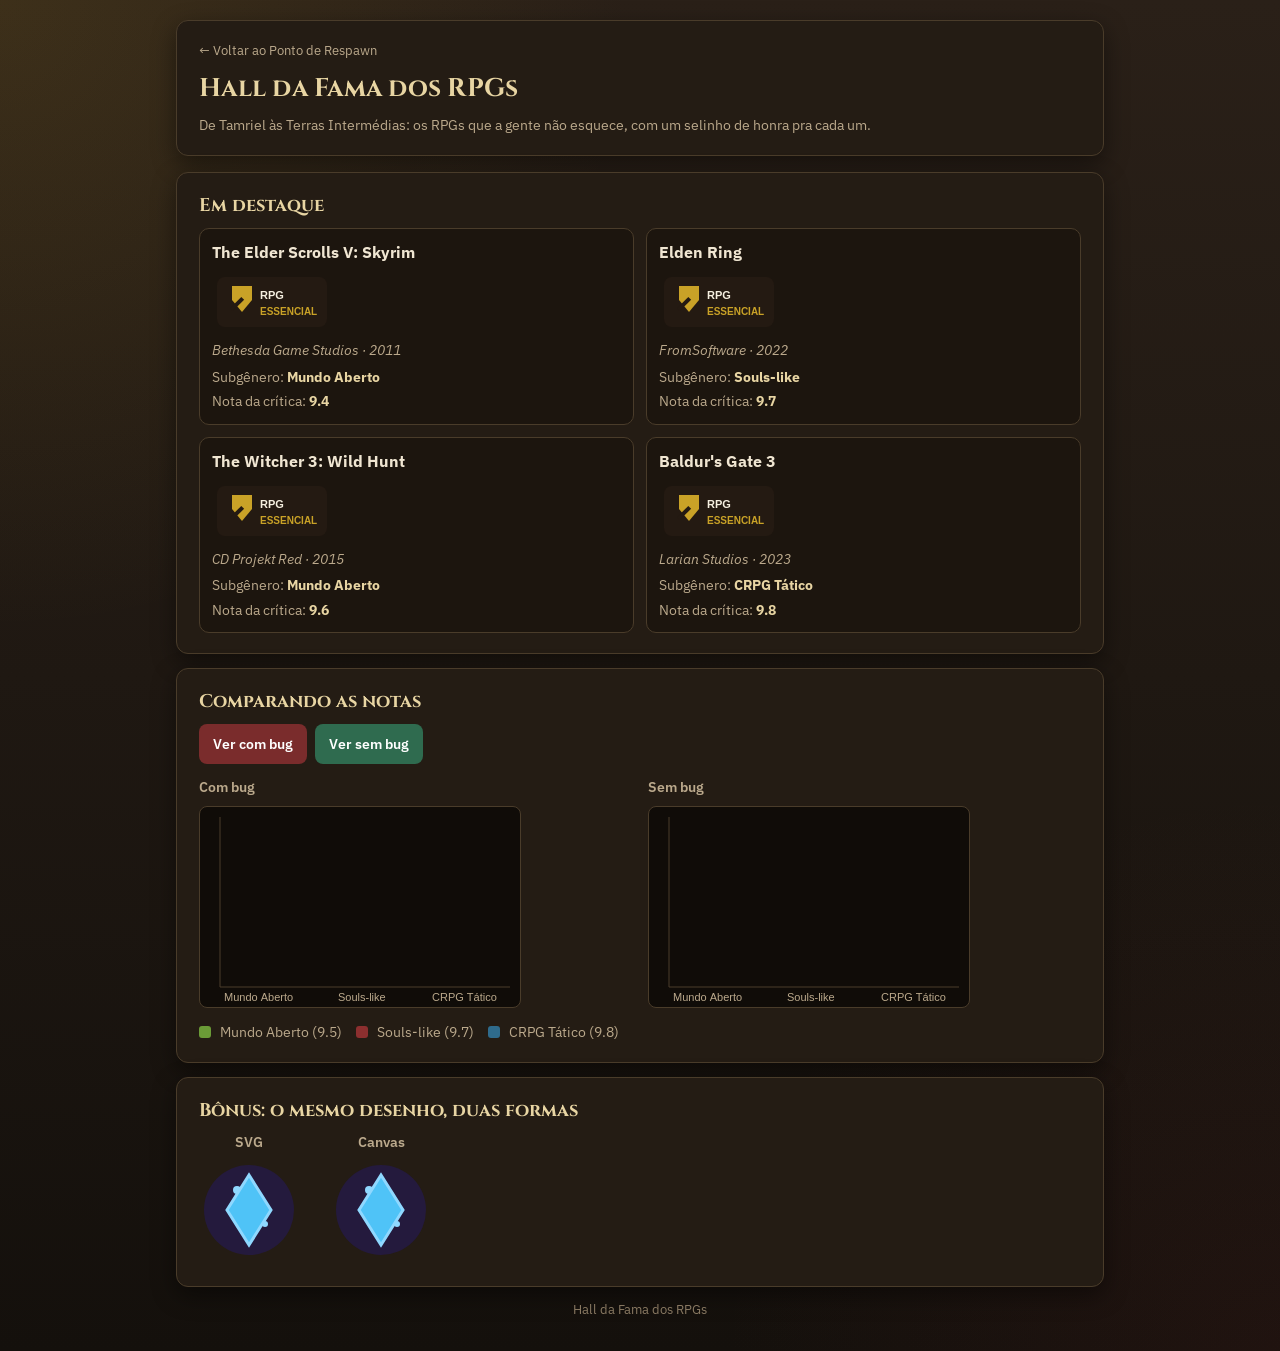
==== compendio/index.html @ 190bfcca "feat: integra o Hall da Fama dos RPGs como compendio do site Renomeia aula-05-atividade-extra/ para " ====
<!DOCTYPE html>
<html lang="pt-BR">
<head>
  <meta charset="UTF-8">
  <meta name="viewport" content="width=device-width, initial-scale=1.0">
  <title>Hall da Fama dos RPGs</title>
  <link rel="preconnect" href="https://fonts.googleapis.com">
  <link rel="preconnect" href="https://fonts.gstatic.com" crossorigin>
  <link href="https://fonts.googleapis.com/css2?family=Cinzel:wght@600;700&family=IBM+Plex+Sans:wght@400;500;600;700&family=IBM+Plex+Mono:wght@500&display=swap" rel="stylesheet">
  <link rel="stylesheet" href="style.css">
</head>
<body>
  <main class="page">
    <header class="intro">
      <p class="voltar"><a href="../index.html">&larr; Voltar ao Ponto de Respawn</a></p>
      <h1>Hall da Fama dos RPGs</h1>
      <p class="subtitulo">
        De Tamriel às Terras Intermédias: os RPGs que a gente não esquece,
        com um selinho de honra pra cada um.
      </p>
    </header>

    <!--
      Selo em SVG (retained mode): cada forma vira um elemento real no DOM,
      com viewBox pra escalar sem perder nitidez e <title> como nome
      acessível — o navegador guarda a cena, não só os pixels finais.
    -->
    <section class="secao" aria-labelledby="titulo-catalogo">
      <h2 id="titulo-catalogo">Em destaque</h2>

      <div class="grade-jogos">
        <article class="jogo">
          <div class="jogo-topo">
            <h3>The Elder Scrolls V: Skyrim</h3>
            <svg viewBox="0 0 120 60" width="120" height="60"
                 role="img" aria-labelledby="tituloSelo1">
              <title id="tituloSelo1">Selo: RPG Essencial</title>
              <rect x="5" y="5" width="110" height="50" rx="8" fill="#241a12" />
              <polygon points="30,14 40,14 40,28 30,40 20,28 20,14" fill="#C9A227" />
              <rect x="28" y="26" width="4" height="16" fill="#241a12" transform="rotate(45 30 27)" />
              <text x="48" y="27" font-size="11" fill="#F5EFE0" font-family="sans-serif" font-weight="700">RPG</text>
              <text x="48" y="43" font-size="10" fill="#C9A227" font-family="sans-serif" font-weight="700">ESSENCIAL</text>
            </svg>
          </div>
          <p class="meta">Bethesda Game Studios · 2011</p>
          <p>Subgênero: <strong>Mundo Aberto</strong></p>
          <p>Nota da crítica: <strong>9.4</strong></p>
        </article>

        <article class="jogo">
          <div class="jogo-topo">
            <h3>Elden Ring</h3>
            <svg viewBox="0 0 120 60" width="120" height="60"
                 role="img" aria-labelledby="tituloSelo2">
              <title id="tituloSelo2">Selo: RPG Essencial</title>
              <rect x="5" y="5" width="110" height="50" rx="8" fill="#241a12" />
              <polygon points="30,14 40,14 40,28 30,40 20,28 20,14" fill="#C9A227" />
              <rect x="28" y="26" width="4" height="16" fill="#241a12" transform="rotate(45 30 27)" />
              <text x="48" y="27" font-size="11" fill="#F5EFE0" font-family="sans-serif" font-weight="700">RPG</text>
              <text x="48" y="43" font-size="10" fill="#C9A227" font-family="sans-serif" font-weight="700">ESSENCIAL</text>
            </svg>
          </div>
          <p class="meta">FromSoftware · 2022</p>
          <p>Subgênero: <strong>Souls-like</strong></p>
          <p>Nota da crítica: <strong>9.7</strong></p>
        </article>

        <article class="jogo">
          <div class="jogo-topo">
            <h3>The Witcher 3: Wild Hunt</h3>
            <svg viewBox="0 0 120 60" width="120" height="60"
                 role="img" aria-labelledby="tituloSelo3">
              <title id="tituloSelo3">Selo: RPG Essencial</title>
              <rect x="5" y="5" width="110" height="50" rx="8" fill="#241a12" />
              <polygon points="30,14 40,14 40,28 30,40 20,28 20,14" fill="#C9A227" />
              <rect x="28" y="26" width="4" height="16" fill="#241a12" transform="rotate(45 30 27)" />
              <text x="48" y="27" font-size="11" fill="#F5EFE0" font-family="sans-serif" font-weight="700">RPG</text>
              <text x="48" y="43" font-size="10" fill="#C9A227" font-family="sans-serif" font-weight="700">ESSENCIAL</text>
            </svg>
          </div>
          <p class="meta">CD Projekt Red · 2015</p>
          <p>Subgênero: <strong>Mundo Aberto</strong></p>
          <p>Nota da crítica: <strong>9.6</strong></p>
        </article>

        <article class="jogo">
          <div class="jogo-topo">
            <h3>Baldur's Gate 3</h3>
            <svg viewBox="0 0 120 60" width="120" height="60"
                 role="img" aria-labelledby="tituloSelo4">
              <title id="tituloSelo4">Selo: RPG Essencial</title>
              <rect x="5" y="5" width="110" height="50" rx="8" fill="#241a12" />
              <polygon points="30,14 40,14 40,28 30,40 20,28 20,14" fill="#C9A227" />
              <rect x="28" y="26" width="4" height="16" fill="#241a12" transform="rotate(45 30 27)" />
              <text x="48" y="27" font-size="11" fill="#F5EFE0" font-family="sans-serif" font-weight="700">RPG</text>
              <text x="48" y="43" font-size="10" fill="#C9A227" font-family="sans-serif" font-weight="700">ESSENCIAL</text>
            </svg>
          </div>
          <p class="meta">Larian Studios · 2023</p>
          <p>Subgênero: <strong>CRPG Tático</strong></p>
          <p>Nota da crítica: <strong>9.8</strong></p>
        </article>
      </div>
    </section>

    <!--
      Gráfico em Canvas (immediate mode): cada frame é redesenhado do zero.
      O botão da esquerda reproduz de propósito o erro clássico — animar sem
      clearRect antes, acumulando frames — e o da direita mostra a versão
      corrigida, limpando o canvas a cada frame antes de redesenhar.
    -->
    <section class="secao" aria-labelledby="titulo-grafico">
      <h2 id="titulo-grafico">Comparando as notas</h2>

      <div class="controles">
        <button type="button" id="btn-errado" class="btn btn-errado">
          Ver com bug
        </button>
        <button type="button" id="btn-corrigido" class="btn btn-corrigido">
          Ver sem bug
        </button>
      </div>

      <div class="graficos">
        <figure>
          <figcaption>Com bug</figcaption>
          <canvas id="grafico-errado" width="320" height="200"
                  role="img"
                  aria-label="Demonstração do erro: gráfico com rastro por falta de clearRect">
            <p>Demonstração do erro: animação sem limpar o canvas a cada frame.</p>
          </canvas>
        </figure>

        <figure>
          <figcaption>Sem bug</figcaption>
          <canvas id="grafico-notas-rpg" width="320" height="200"
                  role="img"
                  aria-label="Gráfico de nota média por subgênero de RPG: Mundo Aberto, Souls-like, CRPG Tático">
            <p>Nota média: Mundo Aberto 9.5, Souls-like 9.7, CRPG Tático 9.8.</p>
          </canvas>
        </figure>
      </div>

      <ul class="legenda">
        <li><span class="cor mundo-aberto"></span> Mundo Aberto (9.5)</li>
        <li><span class="cor souls"></span> Souls-like (9.7)</li>
        <li><span class="cor crpg"></span> CRPG Tático (9.8)</li>
      </ul>
    </section>

    <!--
      Bônus, sem peso na nota: o mesmo ícone desenhado nas duas técnicas.
      Acessibilidade: a versão SVG foi mais fácil de tornar acessível —
      o SVG vive no DOM, então role="img" + aria-label bastam para o leitor
      de tela. No Canvas o desenho é só pixels; exige fallback content
      dentro da tag e/ou aria-label, e só aparece se o script rodar.
    -->
    <section class="secao" aria-labelledby="titulo-cristal">
      <h2 id="titulo-cristal">Bônus: o mesmo desenho, duas formas</h2>

      <div class="cristais">
        <figure>
          <figcaption>SVG</figcaption>
          <svg viewBox="0 0 100 100" width="100" height="100"
               role="img" aria-label="Cristal arcano azul brilhante">
            <circle cx="50" cy="50" r="45" fill="#241a3d" />
            <circle cx="38" cy="30" r="4" fill="#8fd8ff" />
            <circle cx="66" cy="64" r="3" fill="#8fd8ff" />
            <path d="M50 15 L72 50 L50 85 L28 50 Z" fill="#4fc3f7" stroke="#8fd8ff" stroke-width="3" />
          </svg>
        </figure>

        <figure>
          <figcaption>Canvas</figcaption>
          <canvas id="cristal" width="100" height="100"
                  role="img" aria-label="Cristal arcano azul brilhante">
            <p>Desenho de um cristal arcano azul brilhante.</p>
          </canvas>
        </figure>
      </div>
    </section>

    <footer>
      <p>Hall da Fama dos RPGs</p>
    </footer>
  </main>

  <script src="script.js"></script>
</body>
</html>
---- compendio/style.css ----
:root {
  --bg-1: #2a2018;
  --bg-2: #14100c;
  --ink: #f0e6d2;
  --muted: #bba98c;
  --line: #4a3c2a;
  --card: #241c14;
  --couro: #3D2914;
  --dourado: #C9A227;
  --dourado-claro: #E8D5A3;
  --mundo-aberto: #6B9B37;
  --souls: #8C2F2F;
  --crpg: #2F6B8C;
  --radius: 12px;
  --shadow: 0 8px 24px rgba(0, 0, 0, 0.45);
}

* {
  box-sizing: border-box;
}

body {
  margin: 0;
  min-height: 100vh;
  font-family: "IBM Plex Sans", "Segoe UI", sans-serif;
  color: var(--ink);
  line-height: 1.45;
  font-size: 14px;
  background:
    radial-gradient(circle at top left, rgba(201, 162, 39, 0.12), transparent 34%),
    radial-gradient(circle at bottom right, rgba(140, 47, 47, 0.1), transparent 30%),
    linear-gradient(180deg, var(--bg-1), var(--bg-2));
}

.page {
  max-width: 960px;
  margin: 0 auto;
  padding: 20px 16px 32px;
}

.intro {
  background: var(--card);
  border: 1px solid var(--line);
  border-radius: var(--radius);
  padding: 20px 22px;
  margin-bottom: 16px;
  box-shadow: var(--shadow);
}

.voltar {
  margin: 0 0 10px;
  font-size: 0.82rem;
}

.voltar a {
  color: var(--muted);
  text-decoration: none;
}

.voltar a:hover {
  color: var(--dourado-claro);
  text-decoration: underline;
}

.intro h1 {
  margin: 0 0 8px;
  font-family: "Cinzel", "IBM Plex Sans", serif;
  font-size: 1.6rem;
  font-weight: 700;
  letter-spacing: 0.01em;
  color: var(--dourado-claro);
}

.subtitulo {
  margin: 0;
  color: var(--muted);
}

.subtitulo code,
.secao code {
  font-family: "IBM Plex Mono", Consolas, monospace;
  font-size: 0.85em;
  background: #1a140d;
  border: 1px solid var(--line);
  border-radius: 4px;
  padding: 1px 5px;
  color: var(--dourado-claro);
}

.secao {
  background: var(--card);
  border: 1px solid var(--line);
  border-radius: var(--radius);
  padding: 20px 22px;
  margin-bottom: 14px;
  box-shadow: var(--shadow);
}

.secao h2 {
  margin: 0 0 8px;
  font-family: "Cinzel", "IBM Plex Sans", serif;
  font-size: 1.15rem;
  color: var(--dourado-claro);
}

.secao > p {
  margin: 0 0 14px;
  color: var(--muted);
}

.grade-jogos {
  display: grid;
  grid-template-columns: repeat(2, 1fr);
  gap: 12px;
}

.jogo {
  border: 1px solid var(--line);
  border-radius: 10px;
  padding: 12px;
  background: #1c150e;
}

.jogo-topo {
  display: flex;
  flex-direction: column;
  gap: 8px;
  margin-bottom: 8px;
}

.jogo-topo h3 {
  margin: 0;
  font-size: 1rem;
  color: var(--ink);
}

.jogo-topo svg {
  max-width: 100%;
  height: auto;
  display: block;
}

.jogo p {
  margin: 0 0 4px;
  color: var(--muted);
  font-size: 0.88rem;
}

.jogo p.meta {
  font-style: italic;
  margin-bottom: 6px;
}

.jogo p:last-child {
  margin-bottom: 0;
}

.jogo strong {
  color: var(--dourado-claro);
}

.controles {
  display: flex;
  flex-wrap: wrap;
  gap: 8px;
  margin-bottom: 14px;
}

.btn {
  border: none;
  border-radius: 8px;
  padding: 10px 14px;
  font: inherit;
  font-weight: 600;
  color: #fff;
  cursor: pointer;
  transition: filter 0.15s ease, transform 0.15s ease;
}

.btn:hover {
  filter: brightness(1.12);
}

.btn:active {
  transform: translateY(1px);
}

.btn-errado {
  background: #7a2c2c;
}

.btn-corrigido {
  background: #2f6b4f;
}

.graficos {
  display: grid;
  grid-template-columns: 1fr 1fr;
  gap: 16px;
}

figure {
  margin: 0;
}

figcaption {
  margin-bottom: 8px;
  font-size: 0.85rem;
  font-weight: 600;
  color: var(--muted);
}

canvas {
  display: block;
  max-width: 100%;
  height: auto;
  border: 1px solid var(--line);
  border-radius: 8px;
  background: #100c08;
}

.legenda {
  list-style: none;
  margin: 14px 0 0;
  padding: 0;
  display: flex;
  flex-wrap: wrap;
  gap: 14px;
  font-size: 0.88rem;
  color: var(--muted);
}

.legenda .cor {
  display: inline-block;
  width: 12px;
  height: 12px;
  border-radius: 3px;
  margin-right: 6px;
  vertical-align: -1px;
}

.cor.mundo-aberto { background: var(--mundo-aberto); }
.cor.souls { background: var(--souls); }
.cor.crpg { background: var(--crpg); }

.cristais {
  display: flex;
  flex-wrap: wrap;
  gap: 32px;
  align-items: flex-start;
}

.cristais figure {
  text-align: center;
}

.cristais svg,
.cristais canvas {
  margin: 0 auto;
  border: none;
  background: transparent;
}

footer {
  margin-top: 8px;
  text-align: center;
  color: #8a7a63;
  font-size: 0.8rem;
}

footer p {
  margin: 0;
}

@media (max-width: 720px) {
  .grade-jogos,
  .graficos {
    grid-template-columns: 1fr;
  }
}
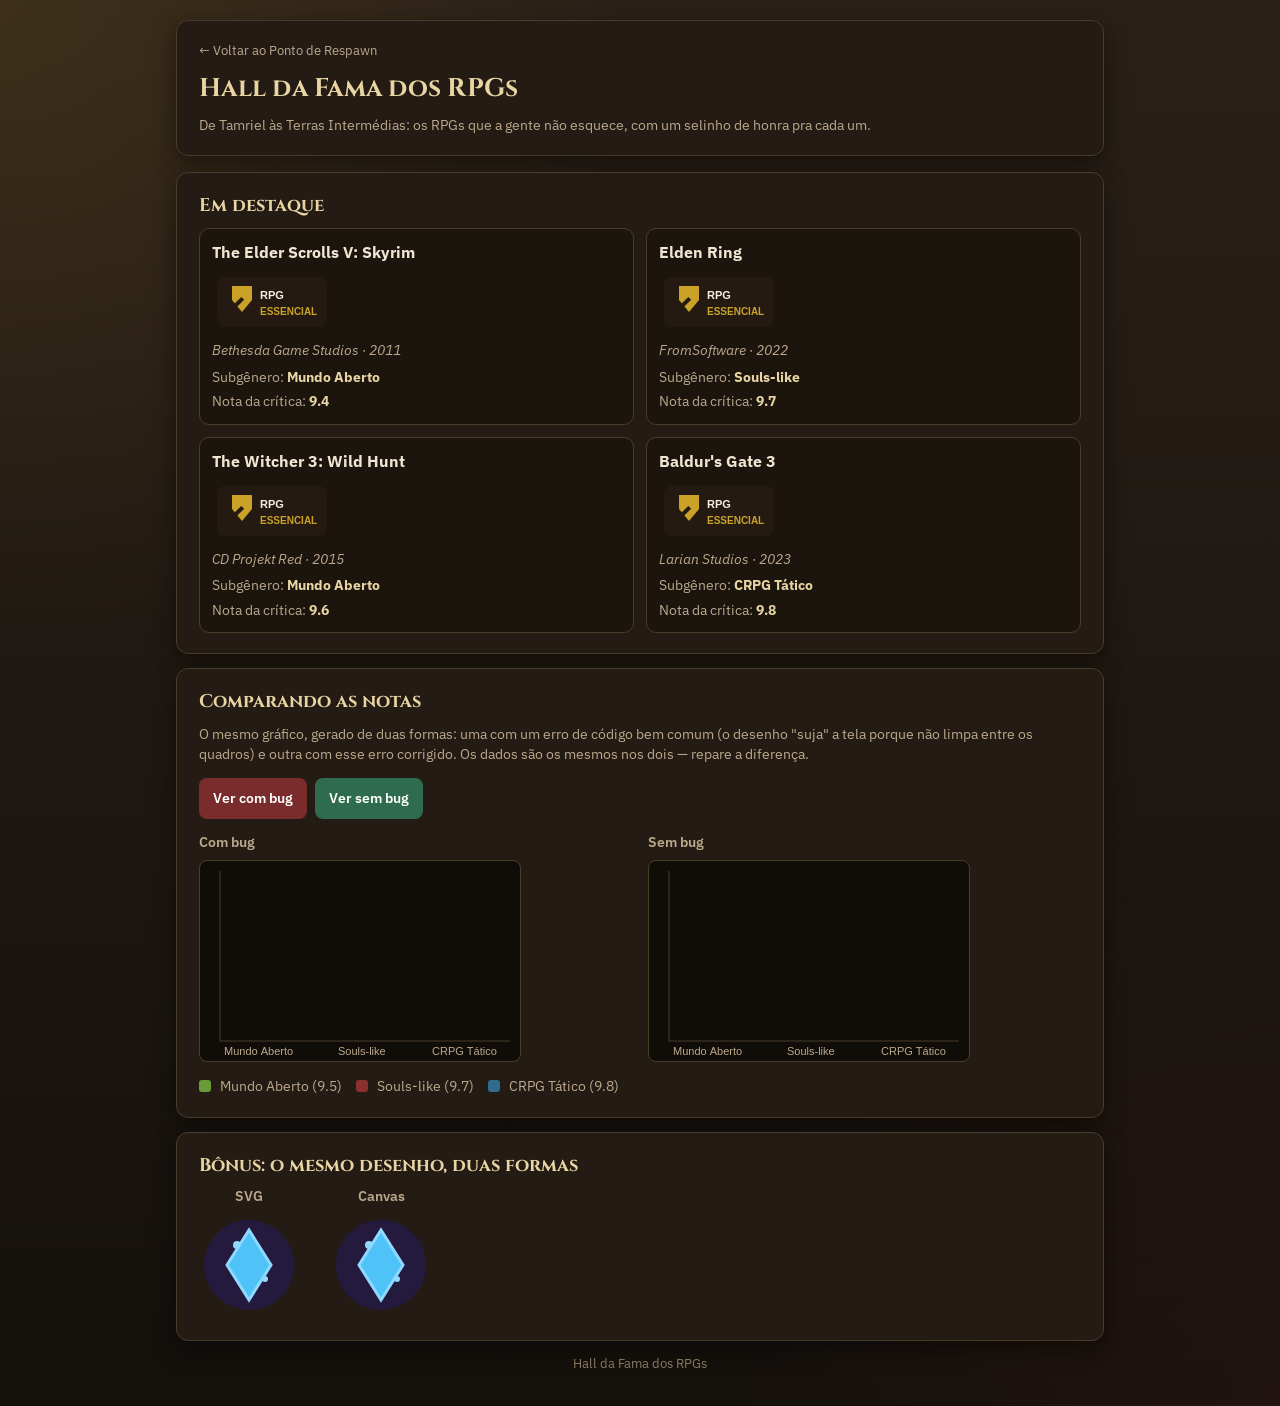
==== commit 0257d40c: "fix: explica o comparativo com bug / sem bug no compendio O titulo "Comparando as notas" ficou claro" ====
--- a/compendio/index.html
+++ b/compendio/index.html
@@ -111,6 +111,12 @@
     -->
     <section class="secao" aria-labelledby="titulo-grafico">
       <h2 id="titulo-grafico">Comparando as notas</h2>
+      <p>
+        O mesmo gráfico, gerado de duas formas: uma com um erro de código bem
+        comum (o desenho "suja" a tela porque não limpa entre os quadros) e
+        outra com esse erro corrigido. Os dados são os mesmos nos dois —
+        repare a diferença.
+      </p>
 
       <div class="controles">
         <button type="button" id="btn-errado" class="btn btn-errado">
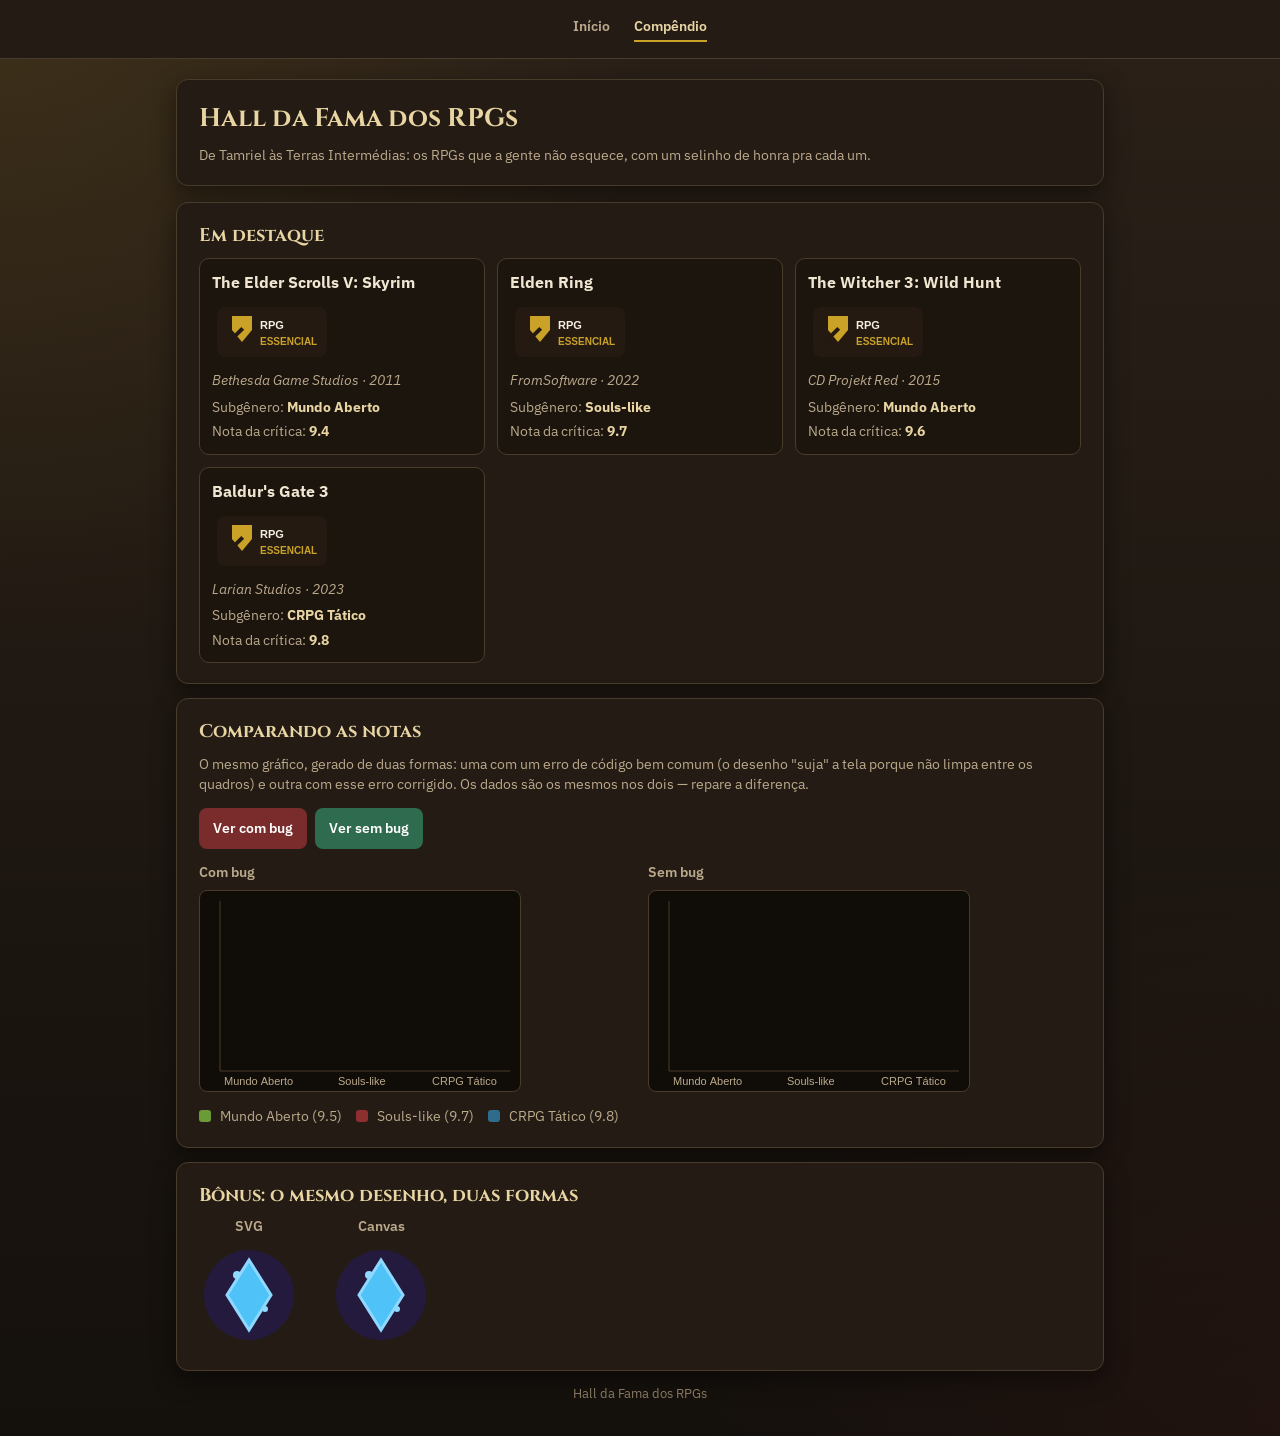
==== commit 14439d01: "feat: aplica Flexbox e Grid ao Ponto de Respawn (Aula 7) Adiciona uma navbar em Flexbox (.nav-princi" ====
--- a/compendio/index.html
+++ b/compendio/index.html
@@ -10,9 +10,13 @@
   <link rel="stylesheet" href="style.css">
 </head>
 <body>
+  <nav class="nav-principal">
+    <a href="../index.html">Início</a>
+    <a href="index.html" aria-current="page">Compêndio</a>
+  </nav>
+
   <main class="page">
     <header class="intro">
-      <p class="voltar"><a href="../index.html">&larr; Voltar ao Ponto de Respawn</a></p>
       <h1>Hall da Fama dos RPGs</h1>
       <p class="subtitulo">
         De Tamriel às Terras Intermédias: os RPGs que a gente não esquece,
--- a/compendio/style.css
+++ b/compendio/style.css
@@ -19,6 +19,37 @@
   box-sizing: border-box;
 }
 
+.nav-principal {
+  display: flex;
+  justify-content: center;
+  gap: 1.5rem;
+  padding: 1rem;
+  background: var(--card);
+  border-bottom: 1px solid var(--line);
+}
+
+.nav-principal a {
+  color: var(--muted);
+  font-weight: 600;
+  font-size: 0.9rem;
+  text-decoration: none;
+  padding-bottom: 0.2rem;
+  border-bottom: 2px solid transparent;
+  transition: color 0.2s ease, border-color 0.2s ease;
+}
+
+.nav-principal a:hover,
+.nav-principal a:focus-visible {
+  color: var(--dourado-claro);
+  border-color: var(--dourado);
+  outline: none;
+}
+
+.nav-principal a[aria-current="page"] {
+  color: var(--dourado-claro);
+  border-color: var(--dourado);
+}
+
 body {
   margin: 0;
   min-height: 100vh;
@@ -47,21 +78,6 @@
   box-shadow: var(--shadow);
 }
 
-.voltar {
-  margin: 0 0 10px;
-  font-size: 0.82rem;
-}
-
-.voltar a {
-  color: var(--muted);
-  text-decoration: none;
-}
-
-.voltar a:hover {
-  color: var(--dourado-claro);
-  text-decoration: underline;
-}
-
 .intro h1 {
   margin: 0 0 8px;
   font-family: "Cinzel", "IBM Plex Sans", serif;
@@ -110,7 +126,7 @@
 
 .grade-jogos {
   display: grid;
-  grid-template-columns: repeat(2, 1fr);
+  grid-template-columns: repeat(auto-fit, minmax(220px, 1fr));
   gap: 12px;
 }
 
@@ -195,7 +211,7 @@
 
 .graficos {
   display: grid;
-  grid-template-columns: 1fr 1fr;
+  grid-template-columns: repeat(auto-fit, minmax(280px, 1fr));
   gap: 16px;
 }
 
@@ -271,10 +287,3 @@
 footer p {
   margin: 0;
 }
-
-@media (max-width: 720px) {
-  .grade-jogos,
-  .graficos {
-    grid-template-columns: 1fr;
-  }
-}
